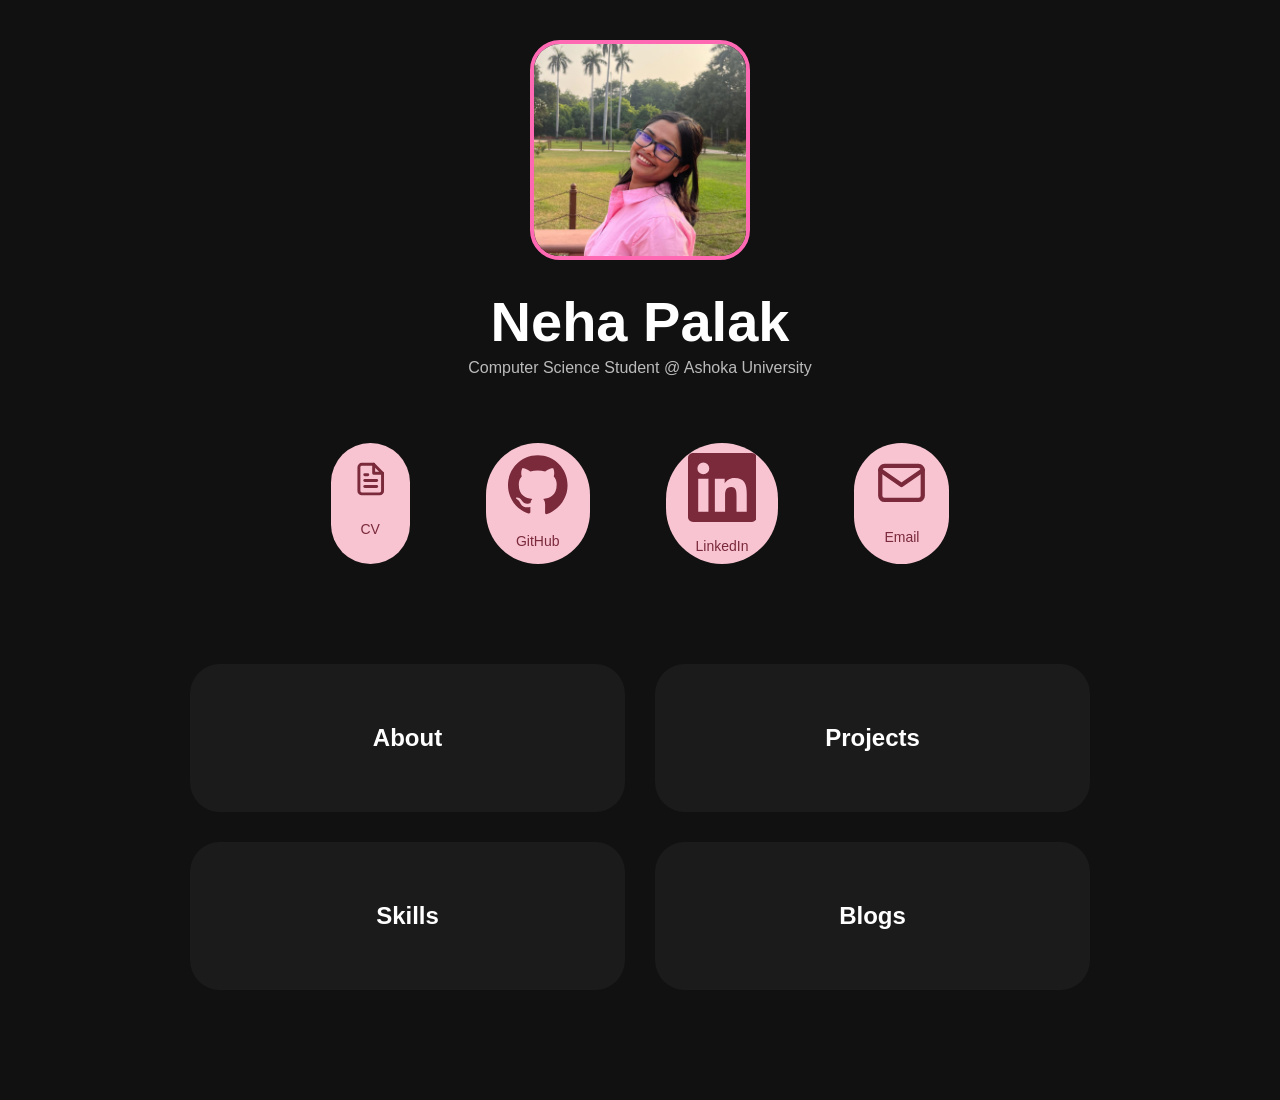
==== index.html @ d83bd5dc "Refactor button links in index.html" ====
<!DOCTYPE html>
<html>
<head>
<meta charset="UTF-8">
<meta name="viewport" content="width=device-width,initial-scale=1">

<title>Neha Palak | Ashoka University</title>
<link rel="icon" href='data:image/svg+xml,<svg xmlns="http://www.w3.org/2000/svg" viewBox="0 0 100 100"><text y=".9em" font-size="90">🐆</text></svg>'>
<link rel="stylesheet" href="style.css">
</head>

<body>

<div class="hero">

<img src="photo.jpeg" class="profile">

<h1>Neha Palak</h1>

<p>
Computer Science Student @ Ashoka University
</p>

<div class="buttons">
  <a class = "buttons" href="Neha_CV.pdf" target="_blank" class="icon-btn" title="Resume">
    <svg xmlns="http://www.w3.org/2000/svg" viewBox="0 0 24 24" fill="none" stroke="currentColor" stroke-width="2" stroke-linecap="round" stroke-linejoin="round"><path d="M14 2H6a2 2 0 0 0-2 2v16a2 2 0 0 0 2 2h12a2 2 0 0 0 2-2V8z"/><polyline points="14 2 14 8 20 8"/><line x1="16" y1="13" x2="8" y2="13"/><line x1="16" y1="17" x2="8" y2="17"/><polyline points="10 9 9 9 8 9"/></svg>
    <span>CV</span>
  </a>
  <a class = "buttons" href="https://github.com/neha-palak" target="_blank" class="icon-btn" title="GitHub">
    <svg xmlns="http://www.w3.org/2000/svg" viewBox="0 0 24 24" fill="currentColor"><path d="M12 0C5.37 0 0 5.37 0 12c0 5.3 3.438 9.8 8.205 11.387.6.113.82-.258.82-.577 0-.285-.01-1.04-.015-2.04-3.338.724-4.042-1.61-4.042-1.61C4.422 18.07 3.633 17.7 3.633 17.7c-1.087-.744.084-.729.084-.729 1.205.084 1.838 1.236 1.838 1.236 1.07 1.835 2.809 1.305 3.495.998.108-.776.417-1.305.76-1.605-2.665-.3-5.466-1.332-5.466-5.93 0-1.31.465-2.38 1.235-3.22-.135-.303-.54-1.523.105-3.176 0 0 1.005-.322 3.3 1.23.96-.267 1.98-.399 3-.405 1.02.006 2.04.138 3 .405 2.28-1.552 3.285-1.23 3.285-1.23.645 1.653.24 2.873.12 3.176.765.84 1.23 1.91 1.23 3.22 0 4.61-2.805 5.625-5.475 5.92.42.36.81 1.096.81 2.22 0 1.606-.015 2.896-.015 3.286 0 .315.21.69.825.57C20.565 21.795 24 17.295 24 12c0-6.63-5.37-12-12-12"/></svg>
    <span>GitHub</span>
  </a>
  <a class = "buttons" href="https://linkedin.com/in/neha-palak" target="_blank" class="icon-btn" title="LinkedIn">
    <svg xmlns="http://www.w3.org/2000/svg" viewBox="0 0 24 24" fill="currentColor"><path d="M20.447 20.452h-3.554v-5.569c0-1.328-.027-3.037-1.852-3.037-1.853 0-2.136 1.445-2.136 2.939v5.667H9.351V9h3.414v1.561h.046c.477-.9 1.637-1.85 3.37-1.85 3.601 0 4.267 2.37 4.267 5.455v6.286zM5.337 7.433a2.062 2.062 0 0 1-2.063-2.065 2.064 2.064 0 1 1 2.063 2.065zm1.782 13.019H3.555V9h3.564v11.452zM22.225 0H1.771C.792 0 0 .774 0 1.729v20.542C0 23.227.792 24 1.771 24h20.451C23.2 24 24 23.227 24 22.271V1.729C24 .774 23.2 0 22.222 0h.003z"/></svg>
    <span>LinkedIn</span>
  </a>
  <a class = "buttons" href="mailto:nehapalak2684@gmail.com" class="icon-btn" title="Email">
    <svg xmlns="http://www.w3.org/2000/svg" viewBox="0 0 24 24" fill="none" stroke="currentColor" stroke-width="2" stroke-linecap="round" stroke-linejoin="round"><path d="M4 4h16c1.1 0 2 .9 2 2v12c0 1.1-.9 2-2 2H4c-1.1 0-2-.9-2-2V6c0-1.1.9-2 2-2z"/><polyline points="22,6 12,13 2,6"/></svg>
    <span>Email</span>
  </a>
</div>

</div>

<div class="grid">

<div class="tile" onclick="go('sub_files/about.html')">

<h2>About</h2>
</div>

<div class="tile" onclick="go('sub_files/projects.html')">

<h2>Projects</h2>
</div>

<div class="tile" onclick="go('sub_files/skills.html')">

<h2>Skills</h2>
</div>

<div class="tile" onclick="go('sub_files/blogs.html')">

<h2>Blogs</h2>
</div>

</div>

<script src="script.js"></script>

</body>
</html>
---- style.css ----
*{
margin:0;
padding:0;
box-sizing:border-box;
}

body{
background:#111;
color:white;

font-family:Arial;

min-height:100vh;

padding:40px;
}

a {
  display: inline-block;
  background: #f9c4d2;
  color: #7a2a3a;
  text-decoration: none;
  padding: 10px 22px;
  border-radius: 999px;
  font-size: 14px;
  transition: background .2s, transform .2s;
}

a:hover {
  background: #f5a8bf;
  transform: translateY(-2px);
}

.hero{
text-align:center;
}

.profile{

width:220px;

height:220px;

border-radius:30px;

object-fit:cover;

border:4px solid hotpink;

margin-bottom:25px;

}

h1{
font-size:56px;
}

p{
color:#bbb;

line-height:1.8;
}

.buttons {
  margin: 30px;
  display: flex;
  justify-content: center;
  flex-wrap: wrap;
  gap: 16px;
}

.icon-btn {
  display: flex;
  flex-direction: column;
  align-items: center;
  gap: 8px;
  color: white;
  text-decoration: none;
  width: 72px;
  transition: transform .2s, color .2s;
}

.icon-btn svg {
  width: 40px;
  height: 40px;
  background: #ff4081;
  border-radius: 16px;
  padding: 9px;
  transition: background .2s, transform .2s;
}

.icon-btn span {
  font-size: 12px;
  color: #bbb;
  transition: color .2s;
}

.icon-btn:hover svg {
  background: #ff6fa3;
  transform: translateY(-4px);
}

.icon-btn:hover span {
  color: white;
}

.grid{

display:grid;

grid-template-columns:

repeat(
2,
1fr
);

gap:30px;

max-width:900px;

margin:70px auto;

}

.tile{

background:#1b1b1b;

padding:60px;

border-radius:30px;

cursor:pointer;

text-align:center;

transition:.3s;

}

.tile:hover{

transform:
translateY(-10px);

background:#252525;

}

.page{

max-width:900px;

margin:auto;

}

.back{

display:inline-block;

margin-bottom:50px;

color:#ff4081;

}

.cards{

display:grid;

gap:25px;

}

.card{

padding:30px;

background:#1d1d1d;

border-radius:20px;

}

.tags{

display:flex;

flex-wrap:wrap;

gap:12px;

}

.tags span{

background:#ff4081;

padding:12px 18px;

border-radius:999px;

}

@media(max-width:700px){

.grid{

grid-template-columns:1fr;

}

}
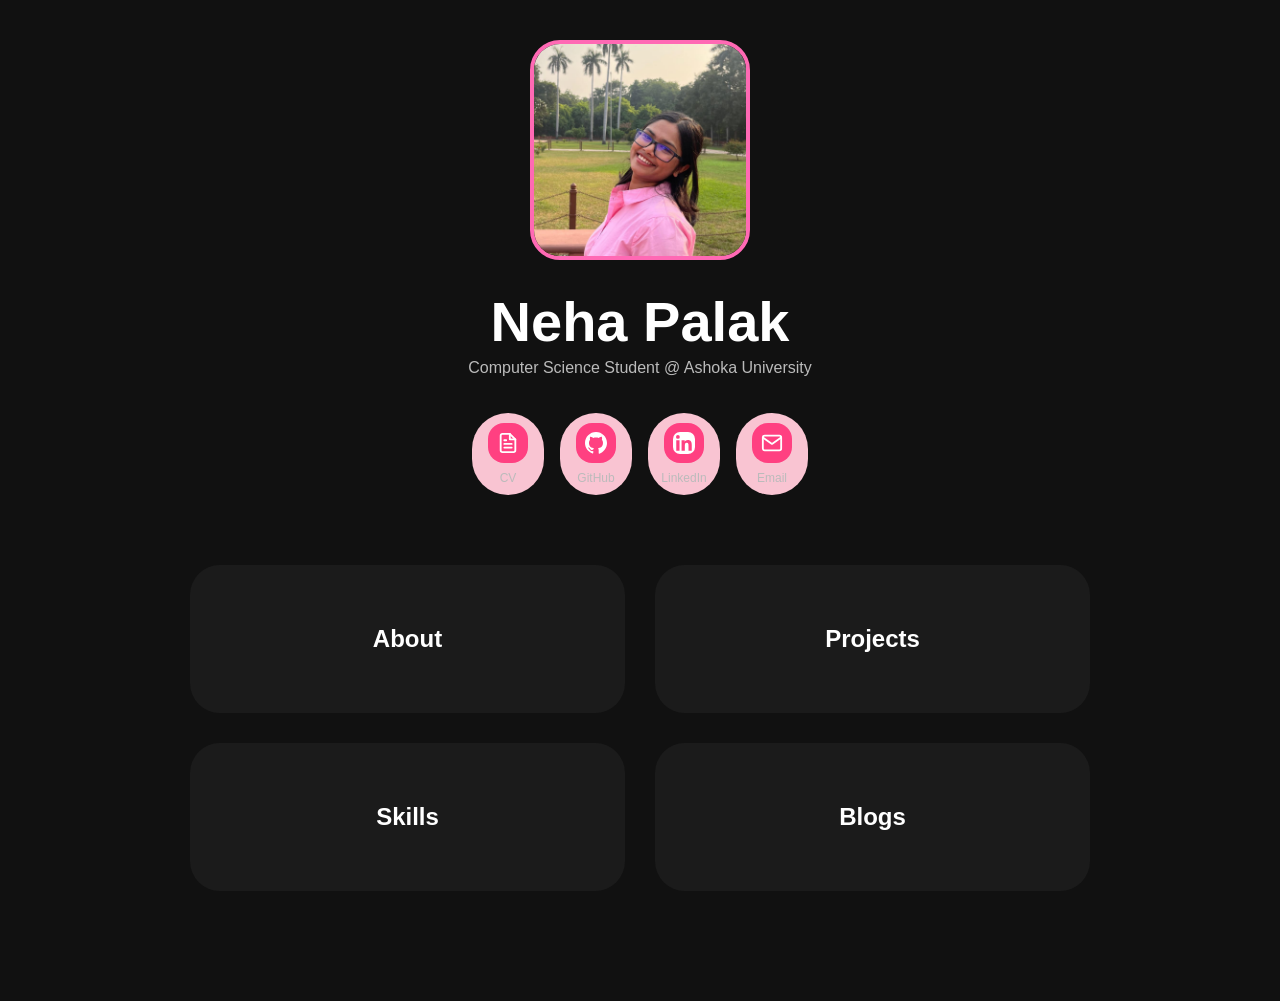
==== commit 75c78e07: "Remove redundant class attributes from links" ====
--- a/index.html
+++ b/index.html
@@ -22,19 +22,19 @@
 </p>
 
 <div class="buttons">
-  <a class = "buttons" href="Neha_CV.pdf" target="_blank" class="icon-btn" title="Resume">
+  <a href="Neha_CV.pdf" target="_blank" class="icon-btn" title="Resume">
     <svg xmlns="http://www.w3.org/2000/svg" viewBox="0 0 24 24" fill="none" stroke="currentColor" stroke-width="2" stroke-linecap="round" stroke-linejoin="round"><path d="M14 2H6a2 2 0 0 0-2 2v16a2 2 0 0 0 2 2h12a2 2 0 0 0 2-2V8z"/><polyline points="14 2 14 8 20 8"/><line x1="16" y1="13" x2="8" y2="13"/><line x1="16" y1="17" x2="8" y2="17"/><polyline points="10 9 9 9 8 9"/></svg>
     <span>CV</span>
   </a>
-  <a class = "buttons" href="https://github.com/neha-palak" target="_blank" class="icon-btn" title="GitHub">
+  <a href="https://github.com/neha-palak" target="_blank" class="icon-btn" title="GitHub">
     <svg xmlns="http://www.w3.org/2000/svg" viewBox="0 0 24 24" fill="currentColor"><path d="M12 0C5.37 0 0 5.37 0 12c0 5.3 3.438 9.8 8.205 11.387.6.113.82-.258.82-.577 0-.285-.01-1.04-.015-2.04-3.338.724-4.042-1.61-4.042-1.61C4.422 18.07 3.633 17.7 3.633 17.7c-1.087-.744.084-.729.084-.729 1.205.084 1.838 1.236 1.838 1.236 1.07 1.835 2.809 1.305 3.495.998.108-.776.417-1.305.76-1.605-2.665-.3-5.466-1.332-5.466-5.93 0-1.31.465-2.38 1.235-3.22-.135-.303-.54-1.523.105-3.176 0 0 1.005-.322 3.3 1.23.96-.267 1.98-.399 3-.405 1.02.006 2.04.138 3 .405 2.28-1.552 3.285-1.23 3.285-1.23.645 1.653.24 2.873.12 3.176.765.84 1.23 1.91 1.23 3.22 0 4.61-2.805 5.625-5.475 5.92.42.36.81 1.096.81 2.22 0 1.606-.015 2.896-.015 3.286 0 .315.21.69.825.57C20.565 21.795 24 17.295 24 12c0-6.63-5.37-12-12-12"/></svg>
     <span>GitHub</span>
   </a>
-  <a class = "buttons" href="https://linkedin.com/in/neha-palak" target="_blank" class="icon-btn" title="LinkedIn">
+  <a href="https://linkedin.com/in/neha-palak" target="_blank" class="icon-btn" title="LinkedIn">
     <svg xmlns="http://www.w3.org/2000/svg" viewBox="0 0 24 24" fill="currentColor"><path d="M20.447 20.452h-3.554v-5.569c0-1.328-.027-3.037-1.852-3.037-1.853 0-2.136 1.445-2.136 2.939v5.667H9.351V9h3.414v1.561h.046c.477-.9 1.637-1.85 3.37-1.85 3.601 0 4.267 2.37 4.267 5.455v6.286zM5.337 7.433a2.062 2.062 0 0 1-2.063-2.065 2.064 2.064 0 1 1 2.063 2.065zm1.782 13.019H3.555V9h3.564v11.452zM22.225 0H1.771C.792 0 0 .774 0 1.729v20.542C0 23.227.792 24 1.771 24h20.451C23.2 24 24 23.227 24 22.271V1.729C24 .774 23.2 0 22.222 0h.003z"/></svg>
     <span>LinkedIn</span>
   </a>
-  <a class = "buttons" href="mailto:nehapalak2684@gmail.com" class="icon-btn" title="Email">
+  <a href="mailto:nehapalak2684@gmail.com" class="icon-btn" title="Email">
     <svg xmlns="http://www.w3.org/2000/svg" viewBox="0 0 24 24" fill="none" stroke="currentColor" stroke-width="2" stroke-linecap="round" stroke-linejoin="round"><path d="M4 4h16c1.1 0 2 .9 2 2v12c0 1.1-.9 2-2 2H4c-1.1 0-2-.9-2-2V6c0-1.1.9-2 2-2z"/><polyline points="22,6 12,13 2,6"/></svg>
     <span>Email</span>
   </a>
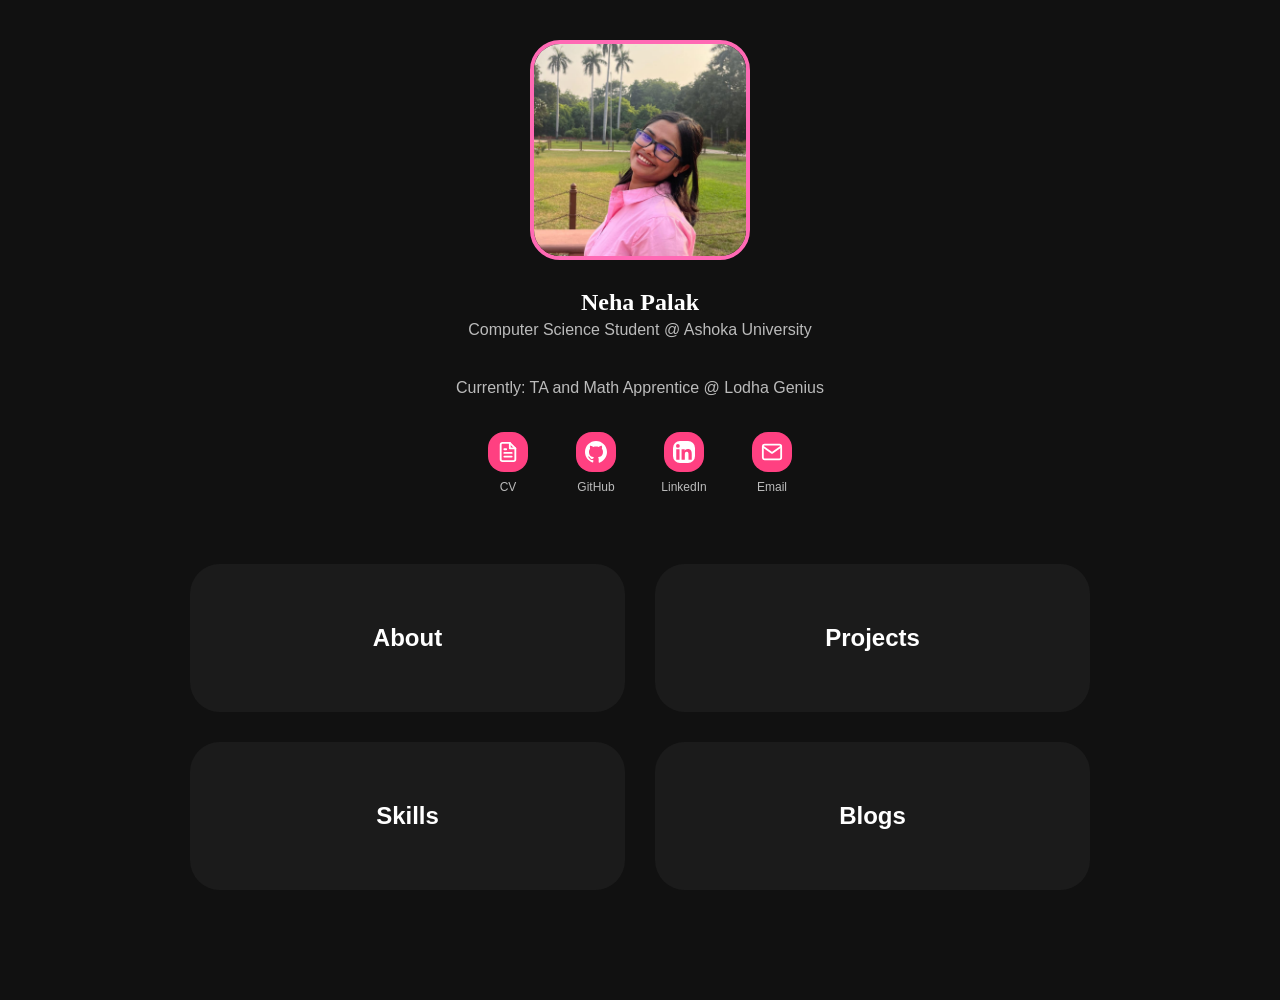
==== commit 00f06035: "updated homepage and fixed spacing" ====
--- a/index.html
+++ b/index.html
@@ -15,10 +15,11 @@
 
 <img src="photo.jpeg" class="profile">
 
-<h1>Neha Palak</h1>
+<h2 style="font-family: 'Brush Script MT', cursive;">Neha Palak</h2>
 
 <p>
-Computer Science Student @ Ashoka University
+Computer Science Student @ Ashoka University<br><br>
+Currently: TA and Math Apprentice @ Lodha Genius
 </p>
 
 <div class="buttons">
--- a/style.css
+++ b/style.css
@@ -15,7 +15,7 @@
 padding:40px;
 }
 
-a {
+.a-links {
   display: inline-block;
   background: #f9c4d2;
   color: #7a2a3a;
@@ -26,7 +26,7 @@
   transition: background .2s, transform .2s;
 }
 
-a:hover {
+.a-links:hover {
   background: #f5a8bf;
   transform: translateY(-2px);
 }
@@ -59,6 +59,16 @@
 color:#bbb;
 
 line-height:1.8;
+}
+
+.title-row {
+  display: flex;
+  align-items: center;
+  gap: 20px; /* space between button and heading */
+}
+
+.title-row h1 {
+  margin: 0;
 }
 
 .buttons {
@@ -156,7 +166,7 @@
 
 }
 
-.back{
+/* .back{
 
 display:inline-block;
 
@@ -164,6 +174,31 @@
 
 color:#ff4081;
 
+} */
+
+.back {
+  width: 50px;
+  height: 50px;
+  display: inline-flex;
+  align-items: center;
+  justify-content: center;
+
+  background: #f9c4d2;   
+  color: #7a2a3a;      
+
+  border-radius: 50%;
+  text-decoration: none;
+
+  font-size: 28px;
+  font-weight: bold;
+  line-height: 1;
+
+  transition: background .2s, transform .2s;
+}
+
+.back:hover {
+  background: #f5a8bf;
+  transform: translateY(-2px);
 }
 
 .cards{
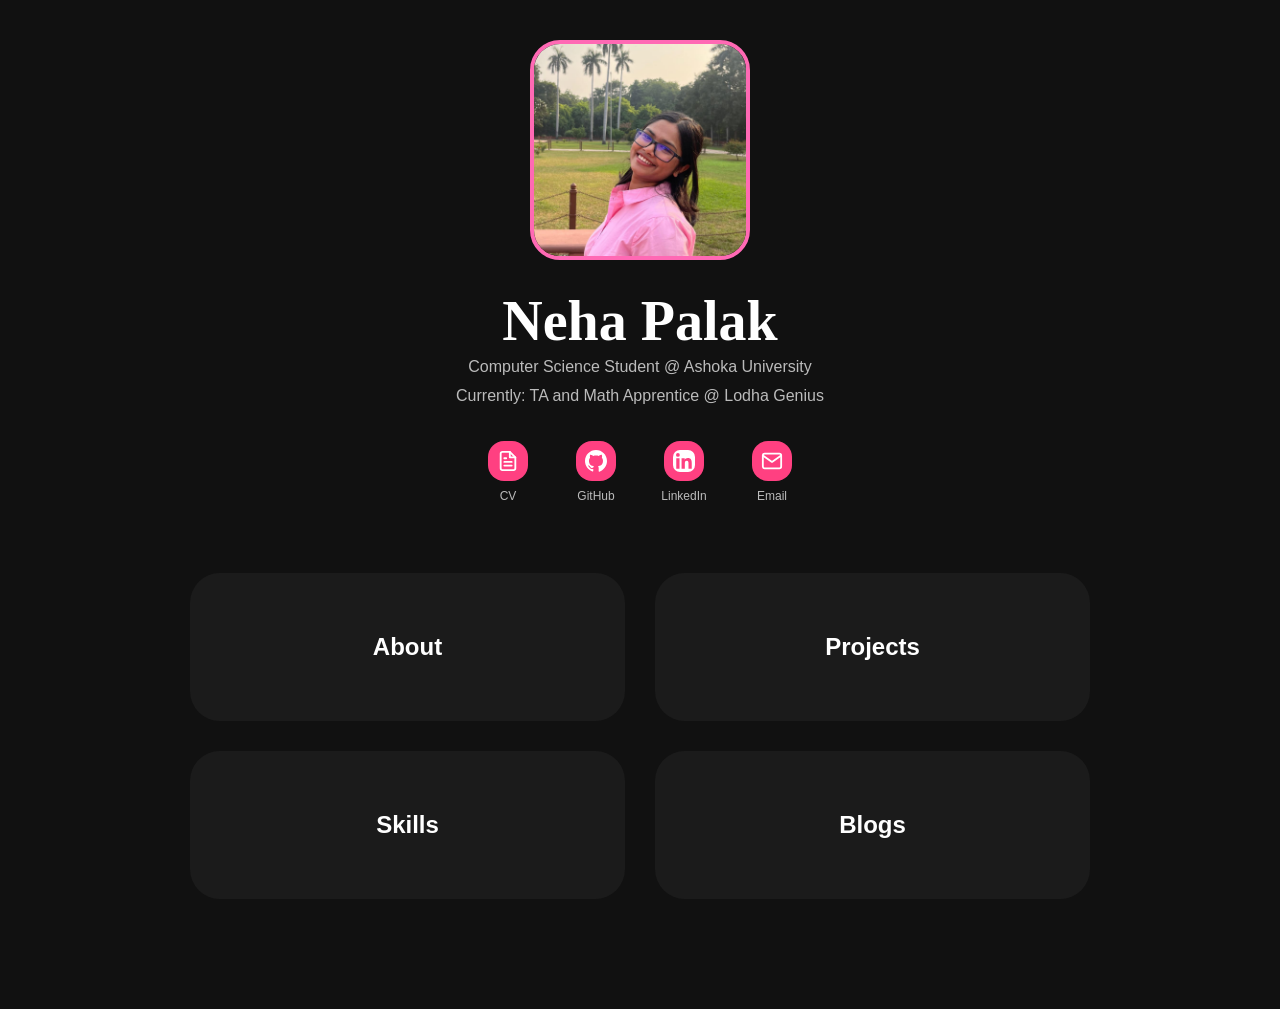
==== commit 2847fdd7: "name style" ====
--- a/index.html
+++ b/index.html
@@ -15,10 +15,10 @@
 
 <img src="photo.jpeg" class="profile">
 
-<h2 style="font-family: 'Brush Script MT', cursive;">Neha Palak</h2>
+<h1 style="font-family: 'Brush Script MT';">Neha Palak</h1>
 
 <p>
-Computer Science Student @ Ashoka University<br><br>
+Computer Science Student @ Ashoka University<br>
 Currently: TA and Math Apprentice @ Lodha Genius
 </p>
 
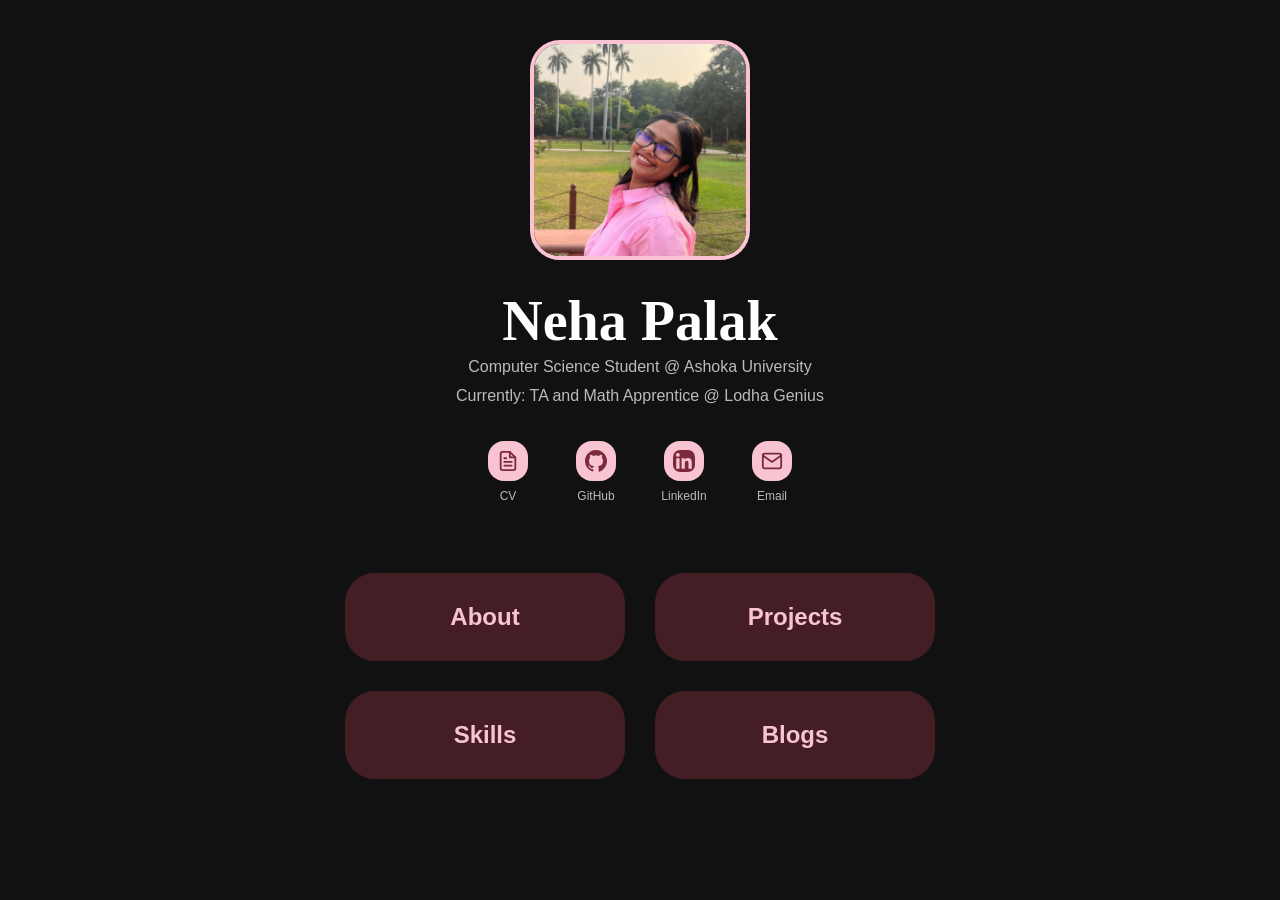
==== commit 3b1d7de2: "added icons for all pages" ====
--- a/index.html
+++ b/index.html
@@ -5,7 +5,7 @@
 <meta name="viewport" content="width=device-width,initial-scale=1">
 
 <title>Neha Palak | Ashoka University</title>
-<link rel="icon" href='data:image/svg+xml,<svg xmlns="http://www.w3.org/2000/svg" viewBox="0 0 100 100"><text y=".9em" font-size="90">🐆</text></svg>'>
+<link rel="icon" href='data:image/svg+xml,<svg xmlns="http://www.w3.org/2000/svg" viewBox="0 0 100 100"><text y=".9em" font-size="90">⭐️</text></svg>'>
 <link rel="stylesheet" href="style.css">
 </head>
 
--- a/style.css
+++ b/style.css
@@ -45,7 +45,7 @@
 
 object-fit:cover;
 
-border:4px solid hotpink;
+border:4px solid #f9c4d2;
 
 margin-bottom:25px;
 
@@ -84,7 +84,7 @@
   flex-direction: column;
   align-items: center;
   gap: 8px;
-  color: white;
+  color: #7a2a3a;
   text-decoration: none;
   width: 72px;
   transition: transform .2s, color .2s;
@@ -93,7 +93,7 @@
 .icon-btn svg {
   width: 40px;
   height: 40px;
-  background: #ff4081;
+  background: #f9c4d2;
   border-radius: 16px;
   padding: 9px;
   transition: background .2s, transform .2s;
@@ -114,7 +114,7 @@
   color: white;
 }
 
-.grid{
+/* .grid{
 
 display:grid;
 
@@ -131,31 +131,35 @@
 
 margin:70px auto;
 
-}
-
-.tile{
-
-background:#1b1b1b;
-
-padding:60px;
-
-border-radius:30px;
-
-cursor:pointer;
-
-text-align:center;
-
-transition:.3s;
-
-}
-
-.tile:hover{
-
-transform:
-translateY(-10px);
-
-background:#252525;
-
+} */
+
+.grid {
+  display: grid;
+  grid-template-columns: repeat(2, minmax(200px, 280px));
+  gap: 30px;
+  justify-content: center;
+  margin: 70px auto;
+}
+
+.tile {
+  display: flex;
+  align-items: center;      
+  justify-content: center;  
+
+  color: #f9c4d2;
+  background: rgba(122, 42, 58, 0.5);
+
+  padding: 30px;
+  border-radius: 30px;
+  cursor: pointer;
+  text-align: center;
+
+  transition: transform .3s, background .3s;
+}
+
+.tile:hover {
+  transform: translateY(-10px);
+  background: rgba(140, 55, 75, 0.7);
 }
 
 .page{
@@ -231,7 +235,9 @@
 
 .tags span{
 
-background:#ff4081;
+background:#f9c4d2;
+
+color:#7a2a3a;
 
 padding:12px 18px;
 
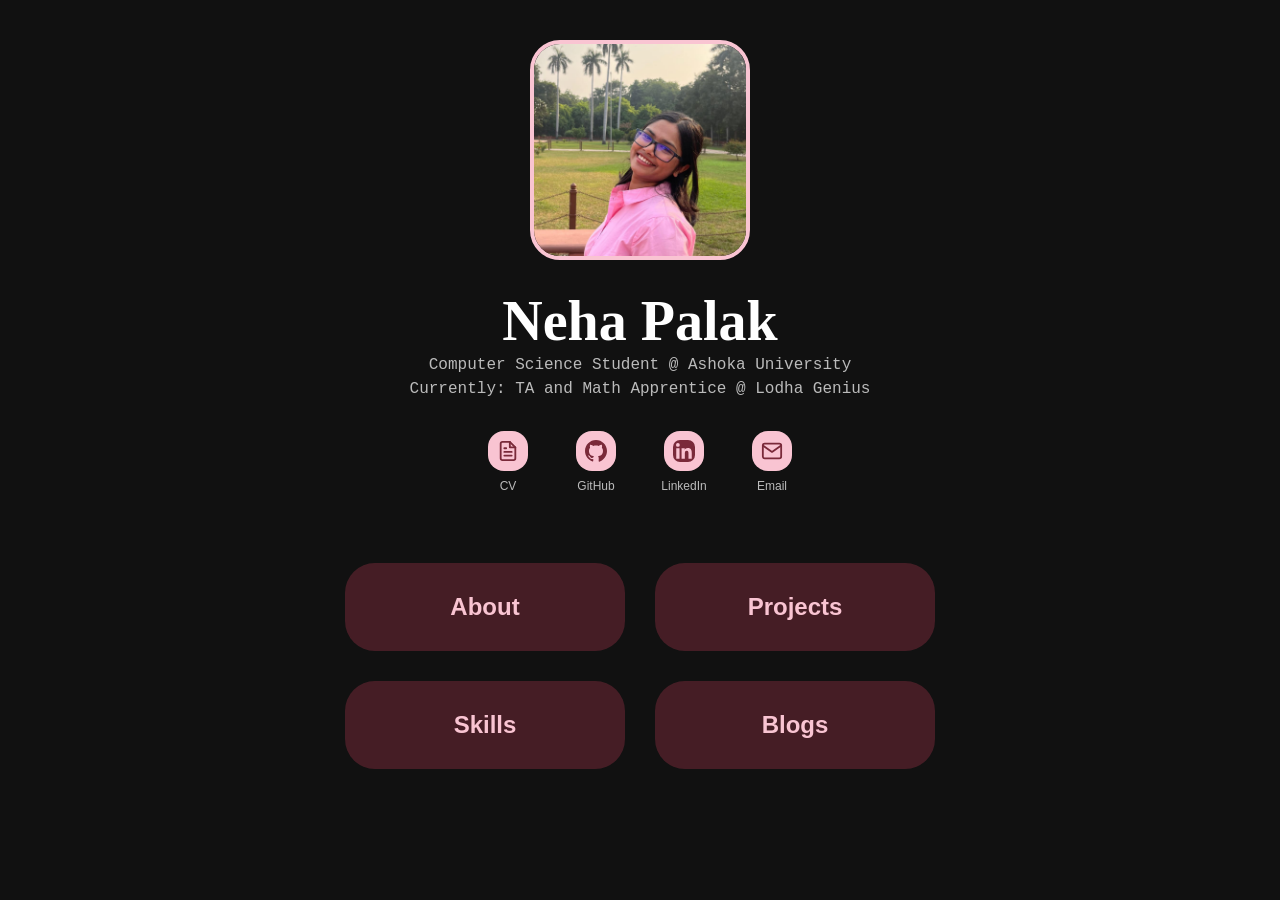
==== commit 9e533d74: "Change heading font and add user description Updated the heading font and added a styled paragraph w" ====
--- a/index.html
+++ b/index.html
@@ -15,13 +15,12 @@
 
 <img src="photo.jpeg" class="profile">
 
-<h1 style="font-family: 'Brush Script MT';">Neha Palak</h1>
+<h1 style="font-family: Garamond, serif;">Neha Palak</h1>
 
-<p>
+<p style="font-family: Courier, monospace; line-height: 1.5;">
 Computer Science Student @ Ashoka University<br>
 Currently: TA and Math Apprentice @ Lodha Genius
 </p>
-
 <div class="buttons">
   <a href="Neha_CV.pdf" target="_blank" class="icon-btn" title="Resume">
     <svg xmlns="http://www.w3.org/2000/svg" viewBox="0 0 24 24" fill="none" stroke="currentColor" stroke-width="2" stroke-linecap="round" stroke-linejoin="round"><path d="M14 2H6a2 2 0 0 0-2 2v16a2 2 0 0 0 2 2h12a2 2 0 0 0 2-2V8z"/><polyline points="14 2 14 8 20 8"/><line x1="16" y1="13" x2="8" y2="13"/><line x1="16" y1="17" x2="8" y2="17"/><polyline points="10 9 9 9 8 9"/></svg>
--- a/style.css
+++ b/style.css
@@ -187,13 +187,13 @@
   align-items: center;
   justify-content: center;
 
-  background: #f9c4d2;   
-  color: #7a2a3a;      
+  background: #7a2a3a;   
+  color: #f9c4d2;
 
   border-radius: 50%;
   text-decoration: none;
 
-  font-size: 28px;
+  font-size: 35px;
   font-weight: bold;
   line-height: 1;
 
@@ -201,7 +201,7 @@
 }
 
 .back:hover {
-  background: #f5a8bf;
+  background: rgba(122, 42, 58, 0.5);
   transform: translateY(-2px);
 }
 
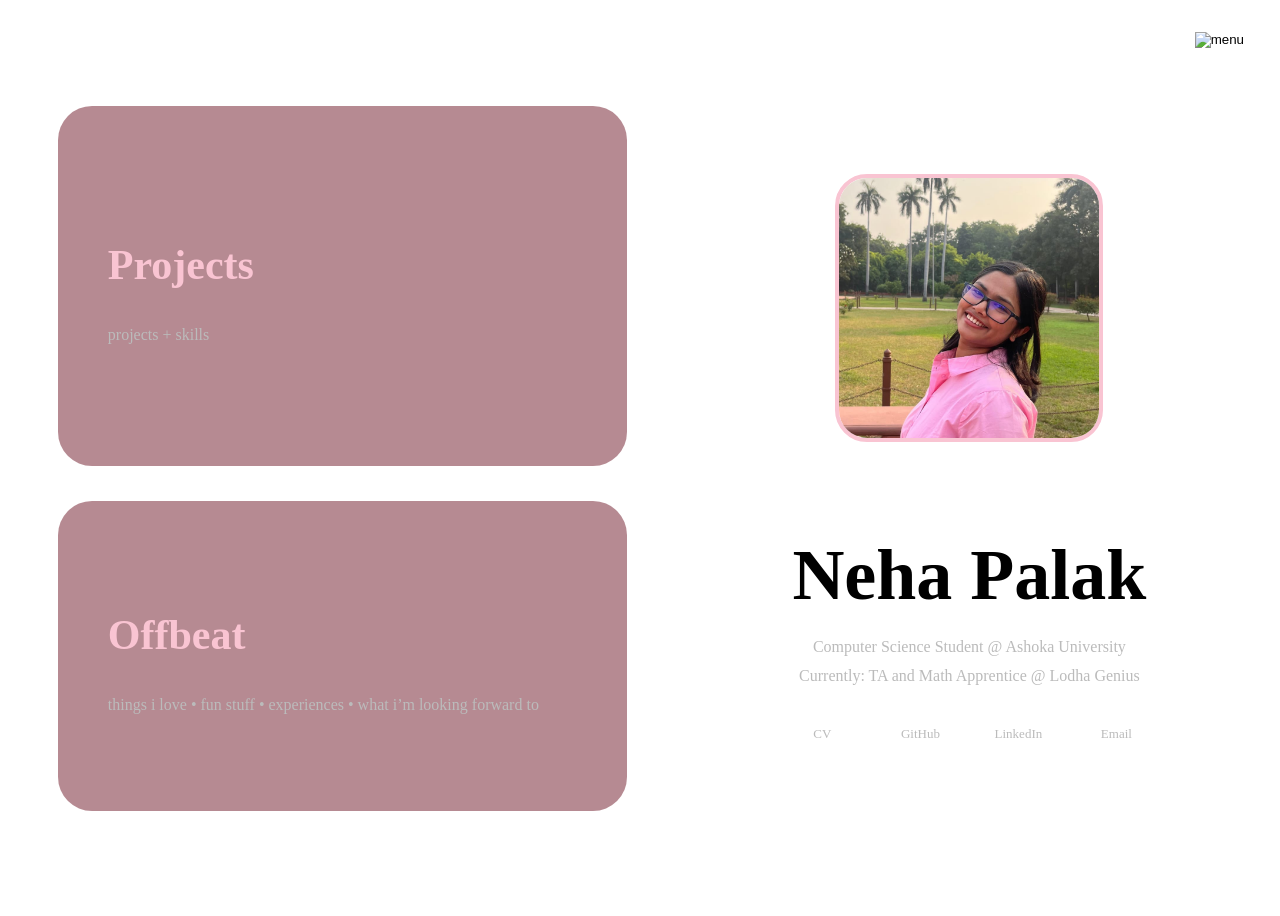
==== commit 845ff203: "trying to fix phone layout" ====
--- a/index.html
+++ b/index.html
@@ -1,4 +1,204 @@
 <!DOCTYPE html>
+<html>
+
+<head>
+
+<meta charset="UTF-8">
+
+<meta name="viewport"
+content="width=device-width,initial-scale=1">
+
+<title>Neha Palak</title>
+
+<link rel="stylesheet"
+href="style.css">
+
+</head>
+
+
+<body>
+
+
+<nav class="nav">
+
+<button class="menu-btn">
+
+<img
+src="menu-icon.png"
+alt="menu">
+
+</button>
+
+
+<div class="menu">
+
+<a href="index.html">
+Home
+</a>
+
+<a href="sub_files/projects.html">
+Projects
+</a>
+
+<a href="sub_files/about.html">
+About
+</a>
+
+</div>
+
+</nav>
+
+
+
+<div class="homepage">
+
+
+
+<section class="tiles">
+
+
+<div
+class="tile large"
+onclick="go('sub_files/projects.html')">
+
+<h2>Projects</h2>
+
+<p>
+projects + skills
+</p>
+
+</div>
+
+
+
+<div
+class="tile"
+onclick="go('sub_files/random.html')">
+
+<h2>Offbeat</h2>
+
+<p>
+
+things i love • fun stuff • experiences • what i’m looking forward to
+
+</p>
+
+</div>
+
+
+</section>
+
+
+
+
+<section class="hero">
+
+
+<img
+src="photo.jpeg"
+class="profile">
+
+
+<h1>
+
+Neha Palak
+
+</h1>
+
+
+<p>
+
+Computer Science Student @ Ashoka University
+
+<br>
+
+Currently:
+TA and Math Apprentice @ Lodha Genius
+
+</p>
+
+
+
+<div class="buttons">
+
+<a href="Neha_CV.pdf"
+target="_blank"
+class="icon-btn">
+
+<!-- keep your existing svg -->
+<span>CV</span>
+
+</a>
+
+
+<a
+href="https://github.com/neha-palak"
+target="_blank"
+class="icon-btn">
+
+<span>GitHub</span>
+
+</a>
+
+
+<a
+href="https://linkedin.com/in/neha-palak"
+target="_blank"
+class="icon-btn">
+
+<span>LinkedIn</span>
+
+</a>
+
+
+<a
+href="mailto:nehapalak2684@gmail.com"
+class="icon-btn">
+
+<span>Email</span>
+
+</a>
+
+
+</div>
+
+</section>
+
+
+</div>
+
+
+
+<script>
+
+function go(link){
+
+window.location.href=link;
+
+}
+
+
+const btn=
+document.querySelector(".menu-btn");
+
+const menu=
+document.querySelector(".menu");
+
+btn.onclick=()=>{
+
+menu.classList.toggle(
+"show"
+);
+
+};
+
+</script>
+
+</body>
+
+</html>
+
+<!-- <!DOCTYPE html>
 <html>
 <head>
 <meta charset="UTF-8">
@@ -69,4 +269,4 @@
 <script src="script.js"></script>
 
 </body>
-</html>
+</html> -->
--- a/style.css
+++ b/style.css
@@ -1,4 +1,4 @@
-*{
+/*{
 margin:0;
 padding:0;
 box-sizing:border-box;
@@ -64,8 +64,7 @@
 .title-row {
   display: flex;
   align-items: center;
-  gap: 20px; /* space between button and heading */
-}
+  gap: 20px;
 
 .title-row h1 {
   margin: 0;
@@ -114,24 +113,7 @@
   color: white;
 }
 
-/* .grid{
-
-display:grid;
-
-grid-template-columns:
-
-repeat(
-2,
-1fr
-);
-
-gap:30px;
-
-max-width:900px;
-
-margin:70px auto;
-
-} */
+
 
 .grid {
   display: grid;
@@ -170,15 +152,7 @@
 
 }
 
-/* .back{
-
-display:inline-block;
-
-margin-bottom:50px;
-
-color:#ff4081;
-
-} */
+
 
 .back {
   width: 50px;
@@ -254,3 +228,422 @@
 }
 
 }
+
+*{
+margin:0;
+padding:0;
+
+box-sizing:border-box;
+}
+
+
+body{
+
+background:#111;
+
+color:white;
+
+font-family:Arial;
+
+padding:40px;
+
+min-height:100vh;
+
+}
+
+
+
+/* ---------- NAV ---------- */
+
+
+.nav{
+
+position:fixed;
+
+top:30px;
+
+right:30px;
+
+z-index:100;
+
+}
+
+
+.menu-btn{
+
+background:none;
+
+border:none;
+
+cursor:pointer;
+
+}
+
+
+.menu-btn img{
+
+width:42px;
+
+height:42px;
+
+object-fit:contain;
+
+}
+
+
+.menu{
+
+display:none;
+
+margin-top:12px;
+
+padding:16px;
+
+background:#171717;
+
+border-radius:20px;
+
+min-width:180px;
+
+}
+
+
+.menu.show{
+
+display:flex;
+
+flex-direction:column;
+
+gap:12px;
+
+}
+
+
+.menu a{
+
+color:#f9c4d2;
+
+text-decoration:none;
+
+padding:10px;
+
+border-radius:12px;
+
+}
+
+
+.menu a:hover{
+
+background:
+
+rgba(
+122,
+42,
+58,
+0.4
+);
+
+}
+
+
+
+
+/* ---------- LAYOUT ---------- */
+
+
+.homepage{
+
+display:flex;
+
+align-items:center;
+
+justify-content:center;
+
+gap:90px;
+
+min-height:100vh;
+
+}
+
+
+
+.tiles{
+
+width:45%;
+
+display:flex;
+
+flex-direction:column;
+
+gap:35px;
+
+}
+
+
+
+.hero{
+
+width:40%;
+
+text-align:center;
+
+}
+
+
+
+.profile{
+
+width:260px;
+
+height:260px;
+
+border-radius:32px;
+
+object-fit:cover;
+
+border:
+
+4px solid
+#f9c4d2;
+
+margin-bottom:28px;
+
+}
+
+
+
+h1{
+
+font-size:72px;
+
+margin-bottom:10px;
+
+font-family:
+
+"Brush Script MT";
+
+}
+
+
+
+p{
+
+color:#bbb;
+
+line-height:1.8;
+
+}
+
+
+
+/* ---------- ICONS ---------- */
+
+
+.buttons{
+
+margin-top:35px;
+
+display:flex;
+
+justify-content:center;
+
+gap:18px;
+
+flex-wrap:wrap;
+
+}
+
+
+
+.icon-btn{
+
+width:80px;
+
+text-decoration:none;
+
+display:flex;
+
+flex-direction:column;
+
+gap:8px;
+
+align-items:center;
+
+color:white;
+
+}
+
+
+
+.icon-btn span{
+
+font-size:13px;
+
+color:#bbb;
+
+}
+
+
+
+/* ---------- TILES ---------- */
+
+
+.tile{
+
+background:
+
+rgba(
+122,
+42,
+58,
+0.55
+);
+
+color:
+
+#f9c4d2;
+
+border-radius:34px;
+
+padding:50px;
+
+cursor:pointer;
+
+transition:.25s;
+
+min-height:210px;
+
+display:flex;
+
+flex-direction:column;
+
+justify-content:center;
+
+}
+
+
+
+.large{
+
+min-height:260px;
+
+}
+
+
+
+.tile:hover{
+
+transform:
+
+translateY(-8px);
+
+background:
+
+rgba(
+145,
+55,
+82,
+0.75
+);
+
+}
+
+
+
+.tile h2{
+
+font-size:42px;
+
+margin-bottom:16px;
+
+}
+
+
+
+.tile p{
+
+font-size:16px;
+
+}
+
+
+
+
+/* ---------- MOBILE ---------- */
+
+
+@media(max-width:800px){
+
+body{
+
+padding:30px;
+
+}
+
+
+.homepage{
+
+flex-direction:
+
+column-reverse;
+
+gap:60px;
+
+}
+
+
+.hero{
+
+width:100%;
+
+}
+
+
+.tiles{
+
+width:100%;
+
+}
+
+
+.profile{
+
+width:210px;
+
+height:210px;
+
+}
+
+
+h1{
+
+font-size:58px;
+
+}
+
+
+.tile{
+
+min-height:170px;
+
+padding:36px;
+
+}
+
+
+.large{
+
+min-height:190px;
+
+}
+
+
+.menu{
+
+right:0;
+
+position:absolute;
+
+}
+
+}
--- a/style.css
+++ b/style.css
@@ -1,4 +1,4 @@
-*{
+/*{
 margin:0;
 padding:0;
 box-sizing:border-box;
@@ -64,8 +64,7 @@
 .title-row {
   display: flex;
   align-items: center;
-  gap: 20px; /* space between button and heading */
-}
+  gap: 20px;
 
 .title-row h1 {
   margin: 0;
@@ -114,24 +113,7 @@
   color: white;
 }
 
-/* .grid{
-
-display:grid;
-
-grid-template-columns:
-
-repeat(
-2,
-1fr
-);
-
-gap:30px;
-
-max-width:900px;
-
-margin:70px auto;
-
-} */
+
 
 .grid {
   display: grid;
@@ -170,15 +152,7 @@
 
 }
 
-/* .back{
-
-display:inline-block;
-
-margin-bottom:50px;
-
-color:#ff4081;
-
-} */
+
 
 .back {
   width: 50px;
@@ -254,3 +228,422 @@
 }
 
 }
+
+*{
+margin:0;
+padding:0;
+
+box-sizing:border-box;
+}
+
+
+body{
+
+background:#111;
+
+color:white;
+
+font-family:Arial;
+
+padding:40px;
+
+min-height:100vh;
+
+}
+
+
+
+/* ---------- NAV ---------- */
+
+
+.nav{
+
+position:fixed;
+
+top:30px;
+
+right:30px;
+
+z-index:100;
+
+}
+
+
+.menu-btn{
+
+background:none;
+
+border:none;
+
+cursor:pointer;
+
+}
+
+
+.menu-btn img{
+
+width:42px;
+
+height:42px;
+
+object-fit:contain;
+
+}
+
+
+.menu{
+
+display:none;
+
+margin-top:12px;
+
+padding:16px;
+
+background:#171717;
+
+border-radius:20px;
+
+min-width:180px;
+
+}
+
+
+.menu.show{
+
+display:flex;
+
+flex-direction:column;
+
+gap:12px;
+
+}
+
+
+.menu a{
+
+color:#f9c4d2;
+
+text-decoration:none;
+
+padding:10px;
+
+border-radius:12px;
+
+}
+
+
+.menu a:hover{
+
+background:
+
+rgba(
+122,
+42,
+58,
+0.4
+);
+
+}
+
+
+
+
+/* ---------- LAYOUT ---------- */
+
+
+.homepage{
+
+display:flex;
+
+align-items:center;
+
+justify-content:center;
+
+gap:90px;
+
+min-height:100vh;
+
+}
+
+
+
+.tiles{
+
+width:45%;
+
+display:flex;
+
+flex-direction:column;
+
+gap:35px;
+
+}
+
+
+
+.hero{
+
+width:40%;
+
+text-align:center;
+
+}
+
+
+
+.profile{
+
+width:260px;
+
+height:260px;
+
+border-radius:32px;
+
+object-fit:cover;
+
+border:
+
+4px solid
+#f9c4d2;
+
+margin-bottom:28px;
+
+}
+
+
+
+h1{
+
+font-size:72px;
+
+margin-bottom:10px;
+
+font-family:
+
+"Brush Script MT";
+
+}
+
+
+
+p{
+
+color:#bbb;
+
+line-height:1.8;
+
+}
+
+
+
+/* ---------- ICONS ---------- */
+
+
+.buttons{
+
+margin-top:35px;
+
+display:flex;
+
+justify-content:center;
+
+gap:18px;
+
+flex-wrap:wrap;
+
+}
+
+
+
+.icon-btn{
+
+width:80px;
+
+text-decoration:none;
+
+display:flex;
+
+flex-direction:column;
+
+gap:8px;
+
+align-items:center;
+
+color:white;
+
+}
+
+
+
+.icon-btn span{
+
+font-size:13px;
+
+color:#bbb;
+
+}
+
+
+
+/* ---------- TILES ---------- */
+
+
+.tile{
+
+background:
+
+rgba(
+122,
+42,
+58,
+0.55
+);
+
+color:
+
+#f9c4d2;
+
+border-radius:34px;
+
+padding:50px;
+
+cursor:pointer;
+
+transition:.25s;
+
+min-height:210px;
+
+display:flex;
+
+flex-direction:column;
+
+justify-content:center;
+
+}
+
+
+
+.large{
+
+min-height:260px;
+
+}
+
+
+
+.tile:hover{
+
+transform:
+
+translateY(-8px);
+
+background:
+
+rgba(
+145,
+55,
+82,
+0.75
+);
+
+}
+
+
+
+.tile h2{
+
+font-size:42px;
+
+margin-bottom:16px;
+
+}
+
+
+
+.tile p{
+
+font-size:16px;
+
+}
+
+
+
+
+/* ---------- MOBILE ---------- */
+
+
+@media(max-width:800px){
+
+body{
+
+padding:30px;
+
+}
+
+
+.homepage{
+
+flex-direction:
+
+column-reverse;
+
+gap:60px;
+
+}
+
+
+.hero{
+
+width:100%;
+
+}
+
+
+.tiles{
+
+width:100%;
+
+}
+
+
+.profile{
+
+width:210px;
+
+height:210px;
+
+}
+
+
+h1{
+
+font-size:58px;
+
+}
+
+
+.tile{
+
+min-height:170px;
+
+padding:36px;
+
+}
+
+
+.large{
+
+min-height:190px;
+
+}
+
+
+.menu{
+
+right:0;
+
+position:absolute;
+
+}
+
+}
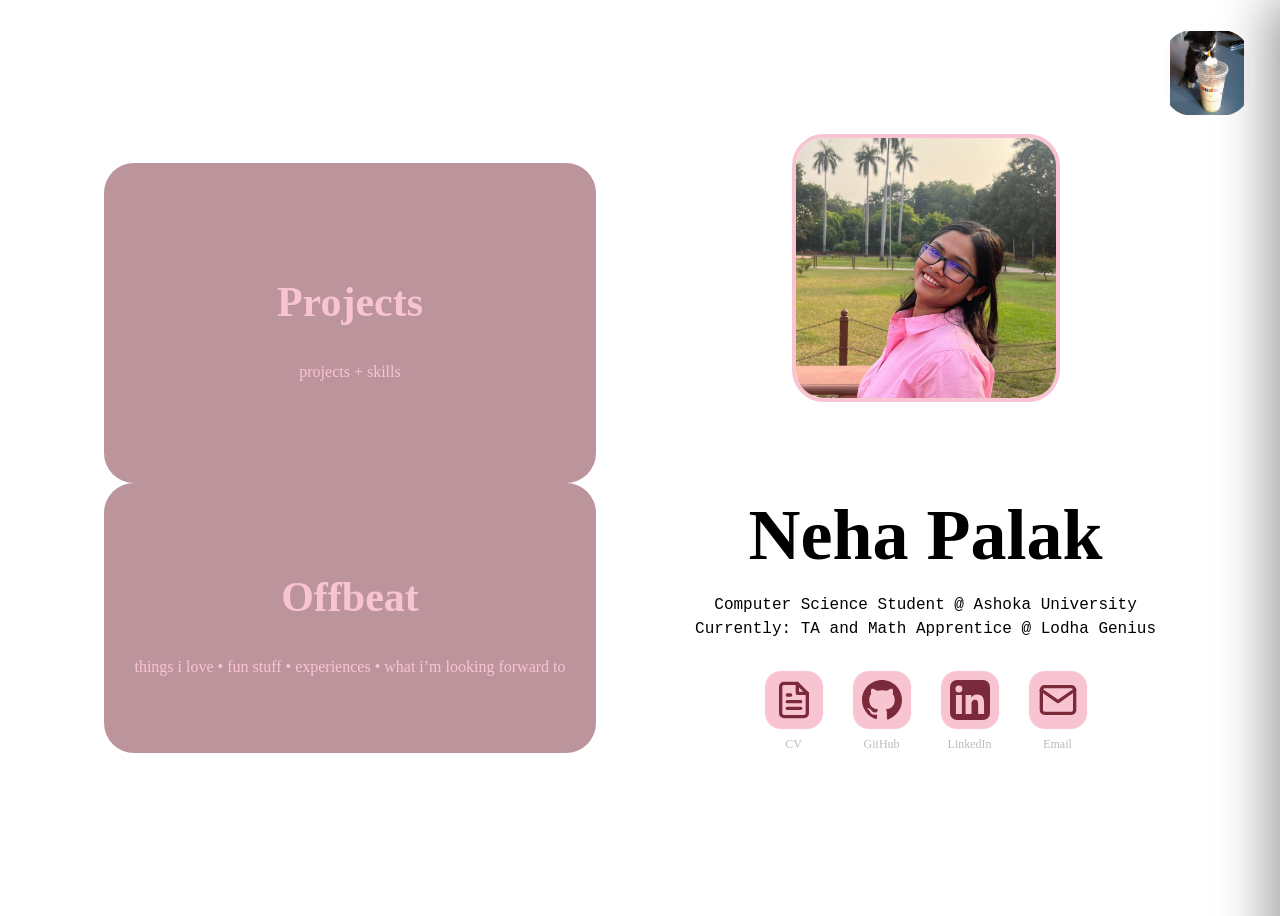
==== commit 56572e70: "fixes" ====
--- a/index.html
+++ b/index.html
@@ -21,35 +21,75 @@
 
 <nav class="nav">
 
-<button class="menu-btn">
+<button
+class="menu-btn"
+onclick="toggleMenu()">
 
 <img
-src="menu-icon.png"
+src="kitten-and-coffee.jpg"
 alt="menu">
 
 </button>
 
 
-<div class="menu">
+<div
+class="side-panel"
+id="sidePanel">
 
 <a href="index.html">
 Home
 </a>
 
+
+<div class="menu-group">
+
 <a href="sub_files/projects.html">
+
 Projects
-</a>
+
+</a>
+
+<div class="submenu">
+
+<a href="#">
+Featured
+</a>
+
+<a href="#">
+Skills
+</a>
+
+</div>
+
+</div>
+
+
+<div class="menu-group">
 
 <a href="sub_files/about.html">
+
 About
-</a>
+
+</a>
+
+<div class="submenu">
+
+<a href="#">
+Offbeat
+</a>
+
+<a href="#">
+Things I Love
+</a>
+
+</div>
+
+</div>
+
 
 </div>
 
 </nav>
-
-
-
 <div class="homepage">
 
 
@@ -99,14 +139,14 @@
 class="profile">
 
 
-<h1>
+<h1 style="font-family: Garamond, serif;">
 
 Neha Palak
 
 </h1>
 
 
-<p>
+<p style = "font-family: Courier, monospace; line-height: 1.5;">
 
 Computer Science Student @ Ashoka University
 
@@ -120,46 +160,22 @@
 
 
 <div class="buttons">
-
-<a href="Neha_CV.pdf"
-target="_blank"
-class="icon-btn">
-
-<!-- keep your existing svg -->
-<span>CV</span>
-
-</a>
-
-
-<a
-href="https://github.com/neha-palak"
-target="_blank"
-class="icon-btn">
-
-<span>GitHub</span>
-
-</a>
-
-
-<a
-href="https://linkedin.com/in/neha-palak"
-target="_blank"
-class="icon-btn">
-
-<span>LinkedIn</span>
-
-</a>
-
-
-<a
-href="mailto:nehapalak2684@gmail.com"
-class="icon-btn">
-
-<span>Email</span>
-
-</a>
-
-
+  <a href="Neha_CV.pdf" target="_blank" class="icon-btn" title="Resume">
+    <svg xmlns="http://www.w3.org/2000/svg" viewBox="0 0 24 24" fill="none" stroke="currentColor" stroke-width="2" stroke-linecap="round" stroke-linejoin="round"><path d="M14 2H6a2 2 0 0 0-2 2v16a2 2 0 0 0 2 2h12a2 2 0 0 0 2-2V8z"/><polyline points="14 2 14 8 20 8"/><line x1="16" y1="13" x2="8" y2="13"/><line x1="16" y1="17" x2="8" y2="17"/><polyline points="10 9 9 9 8 9"/></svg>
+    <span>CV</span>
+  </a>
+  <a href="https://github.com/neha-palak" target="_blank" class="icon-btn" title="GitHub">
+    <svg xmlns="http://www.w3.org/2000/svg" viewBox="0 0 24 24" fill="currentColor"><path d="M12 0C5.37 0 0 5.37 0 12c0 5.3 3.438 9.8 8.205 11.387.6.113.82-.258.82-.577 0-.285-.01-1.04-.015-2.04-3.338.724-4.042-1.61-4.042-1.61C4.422 18.07 3.633 17.7 3.633 17.7c-1.087-.744.084-.729.084-.729 1.205.084 1.838 1.236 1.838 1.236 1.07 1.835 2.809 1.305 3.495.998.108-.776.417-1.305.76-1.605-2.665-.3-5.466-1.332-5.466-5.93 0-1.31.465-2.38 1.235-3.22-.135-.303-.54-1.523.105-3.176 0 0 1.005-.322 3.3 1.23.96-.267 1.98-.399 3-.405 1.02.006 2.04.138 3 .405 2.28-1.552 3.285-1.23 3.285-1.23.645 1.653.24 2.873.12 3.176.765.84 1.23 1.91 1.23 3.22 0 4.61-2.805 5.625-5.475 5.92.42.36.81 1.096.81 2.22 0 1.606-.015 2.896-.015 3.286 0 .315.21.69.825.57C20.565 21.795 24 17.295 24 12c0-6.63-5.37-12-12-12"/></svg>
+    <span>GitHub</span>
+  </a>
+  <a href="https://linkedin.com/in/neha-palak" target="_blank" class="icon-btn" title="LinkedIn">
+    <svg xmlns="http://www.w3.org/2000/svg" viewBox="0 0 24 24" fill="currentColor"><path d="M20.447 20.452h-3.554v-5.569c0-1.328-.027-3.037-1.852-3.037-1.853 0-2.136 1.445-2.136 2.939v5.667H9.351V9h3.414v1.561h.046c.477-.9 1.637-1.85 3.37-1.85 3.601 0 4.267 2.37 4.267 5.455v6.286zM5.337 7.433a2.062 2.062 0 0 1-2.063-2.065 2.064 2.064 0 1 1 2.063 2.065zm1.782 13.019H3.555V9h3.564v11.452zM22.225 0H1.771C.792 0 0 .774 0 1.729v20.542C0 23.227.792 24 1.771 24h20.451C23.2 24 24 23.227 24 22.271V1.729C24 .774 23.2 0 22.222 0h.003z"/></svg>
+    <span>LinkedIn</span>
+  </a>
+  <a href="mailto:nehapalak2684@gmail.com" class="icon-btn" title="Email">
+    <svg xmlns="http://www.w3.org/2000/svg" viewBox="0 0 24 24" fill="none" stroke="currentColor" stroke-width="2" stroke-linecap="round" stroke-linejoin="round"><path d="M4 4h16c1.1 0 2 .9 2 2v12c0 1.1-.9 2-2 2H4c-1.1 0-2-.9-2-2V6c0-1.1.9-2 2-2z"/><polyline points="22,6 12,13 2,6"/></svg>
+    <span>Email</span>
+  </a>
 </div>
 
 </section>
--- a/style.css
+++ b/style.css
@@ -256,7 +256,7 @@
 /* ---------- NAV ---------- */
 
 
-.nav{
+/* .nav{
 
 position:fixed;
 
@@ -343,23 +343,314 @@
 0.4
 );
 
-}
-
+} */
+
+/* ---------- NAV ---------- */
+
+
+/* .nav{
+
+position:fixed;
+
+top:30px;
+
+right:30px;
+
+z-index:999;
+
+} */
+
+.nav{
+
+position:fixed;
+
+top:30px;
+
+right:30px;
+
+z-index:1000;
+
+}
+
+
+
+/* BUTTON */
+
+
+.menu-btn{
+
+width:86px;
+
+height:86px;
+
+border:none;
+
+cursor:pointer;
+
+overflow:hidden;
+
+border-radius:28px;
+
+background:
+
+rgba(
+249,
+196,
+210,
+0.08
+);
+
+backdrop-filter:
+
+blur(12px);
+
+transition:.3s;
+
+}
+
+
+.menu-btn:hover{
+
+transform:
+
+translateY(-4px);
+
+background:
+
+rgba(
+249,
+196,
+210,
+0.15
+);
+
+}
+
+
+
+.menu-btn img{
+
+width:100%;
+
+height:100%;
+
+object-fit:cover;
+
+}
+
+
+
+/* SIDE PANEL */
+
+
+.side-panel{
+
+position:fixed;
+
+top:0;
+
+right:0;
+
+transform:translateX(100%);
+
+width:320px;
+
+height:100vh;
+
+background:#171717;
+
+padding:120px 30px;
+
+display:flex;
+
+flex-direction:column;
+
+gap:18px;
+
+transition:transform .35s ease;
+
+z-index:999;
+
+box-shadow:
+-10px 0 50px rgba(0,0,0,.4);
+
+}
+
+
+
+/* open state */
+
+.side-panel.open{
+
+transform:translateX(0);
+
+}
+
+
+
+
+/* MAIN OPTIONS */
+
+
+.side-panel>a,
+
+.menu-group>a{
+
+display:block;
+
+padding:18px;
+
+font-size:22px;
+
+color:#f9c4d2;
+
+text-decoration:none;
+
+border-radius:20px;
+
+transition:.2s;
+
+}
+
+
+.side-panel>a:hover,
+
+.menu-group>a:hover{
+
+background:
+
+rgba(
+122,
+42,
+58,
+0.45
+);
+
+}
+
+
+
+/* SUBMENU */
+
+
+.submenu{
+
+max-height:0;
+
+overflow:hidden;
+
+padding-left:22px;
+
+transition:.35s;
+
+display:flex;
+
+flex-direction:column;
+
+gap:10px;
+
+}
+
+
+
+.menu-group:hover .submenu{
+
+max-height:260px;
+
+margin-top:12px;
+
+}
+
+
+
+.submenu a{
+
+padding:14px;
+
+color:#bbb;
+
+text-decoration:none;
+
+border-radius:14px;
+
+}
+
+
+
+.submenu a:hover{
+
+background:
+
+rgba(
+122,
+42,
+58,
+0.25
+);
+
+color:white;
+
+}
+
+
+
+/* MOBILE */
+
+
+@media(max-width:800px){
+
+.menu-btn{
+
+width:72px;
+
+height:72px;
+
+border-radius:24px;
+
+}
+
+
+.side-panel{
+
+width:100%;
+
+right:-100%;
+
+}
+
+}
 
 
 
 /* ---------- LAYOUT ---------- */
 
 
+/* .homepage{
+
+display:flex;
+
+align-items:center;
+
+justify-content:center;
+
+gap:90px;
+
+min-height:100vh;
+
+} */
 .homepage{
 
 display:flex;
 
+justify-content:center;
+
 align-items:center;
 
-justify-content:center;
-
-gap:90px;
+gap:80px;
+
+max-width:1300px;
+
+margin:auto;
 
 min-height:100vh;
 
@@ -367,7 +658,9 @@
 
 
 
-.tiles{
+
+
+/* .tiles{
 
 width:45%;
 
@@ -377,18 +670,27 @@
 
 gap:35px;
 
-}
-
-
+} */
+
+
+
+/* .hero{
+
+width:40%;
+
+text-align:center;
+
+} */
 
 .hero{
 
-width:40%;
+flex:1;
+
+max-width:500px;
 
 text-align:center;
 
 }
-
 
 
 .profile{
@@ -418,18 +720,12 @@
 
 margin-bottom:10px;
 
-font-family:
-
-"Brush Script MT";
-
 }
 
 
 
 p{
 
-color:#bbb;
-
 line-height:1.8;
 
 }
@@ -439,50 +735,48 @@
 /* ---------- ICONS ---------- */
 
 
-.buttons{
-
-margin-top:35px;
-
-display:flex;
-
-justify-content:center;
-
-gap:18px;
-
-flex-wrap:wrap;
-
-}
-
-
-
-.icon-btn{
-
-width:80px;
-
-text-decoration:none;
-
-display:flex;
-
-flex-direction:column;
-
-gap:8px;
-
-align-items:center;
-
-color:white;
-
-}
-
-
-
-.icon-btn span{
-
-font-size:13px;
-
-color:#bbb;
-
-}
-
+.buttons {
+  margin: 30px;
+  display: flex;
+  justify-content: center;
+  flex-wrap: wrap;
+  gap: 16px;
+}
+
+.icon-btn {
+  display: flex;
+  flex-direction: column;
+  align-items: center;
+  gap: 8px;
+  color: #7a2a3a;
+  text-decoration: none;
+  width: 72px;
+  transition: transform .2s, color .2s;
+}
+
+.icon-btn svg {
+  width: 40px;
+  height: 40px;
+  background: #f9c4d2;
+  border-radius: 16px;
+  padding: 9px;
+  transition: background .2s, transform .2s;
+}
+
+.icon-btn span {
+  font-size: 12px;
+  color: #bbb;
+  transition: color .2s;
+}
+
+.icon-btn:hover svg {
+  background: #ff6fa3;
+  transform: translateY(-4px);
+}
+
+.icon-btn:hover span {
+  color: white;
+}
 
 
 /* ---------- TILES ---------- */
@@ -567,6 +861,109 @@
 }
 
 
+.grid {
+  display: grid;
+  grid-template-columns: repeat(2, minmax(200px, 280px));
+  gap: 30px;
+  justify-content: center;
+  margin: 70px auto;
+}
+
+.tile {
+  display: flex;
+  align-items: center;      
+  justify-content: center;  
+
+  color: #f9c4d2;
+  background: rgba(122, 42, 58, 0.5);
+
+  padding: 30px;
+  border-radius: 30px;
+  cursor: pointer;
+  text-align: center;
+
+  transition: transform .3s, background .3s;
+}
+
+.tile:hover {
+  transform: translateY(-10px);
+  background: rgba(140, 55, 75, 0.7);
+}
+
+.page{
+
+max-width:900px;
+
+margin:auto;
+
+}
+
+
+
+.back {
+  width: 50px;
+  height: 50px;
+  display: inline-flex;
+  align-items: center;
+  justify-content: center;
+
+  background: #7a2a3a;   
+  color: #f9c4d2;
+
+  border-radius: 50%;
+  text-decoration: none;
+
+  font-size: 35px;
+  font-weight: bold;
+  line-height: 1;
+
+  transition: background .2s, transform .2s;
+}
+
+.back:hover {
+  background: rgba(122, 42, 58, 0.5);
+  transform: translateY(-2px);
+}
+
+.cards{
+
+display:grid;
+
+gap:25px;
+
+}
+
+.card{
+
+padding:30px;
+
+background:#1d1d1d;
+
+border-radius:20px;
+
+}
+
+.tags{
+
+display:flex;
+
+flex-wrap:wrap;
+
+gap:12px;
+
+}
+
+.tags span{
+
+background:#f9c4d2;
+
+color:#7a2a3a;
+
+padding:12px 18px;
+
+border-radius:999px;
+
+}
 
 
 /* ---------- MOBILE ---------- */
--- a/style.css
+++ b/style.css
@@ -256,7 +256,7 @@
 /* ---------- NAV ---------- */
 
 
-.nav{
+/* .nav{
 
 position:fixed;
 
@@ -343,23 +343,314 @@
 0.4
 );
 
-}
-
+} */
+
+/* ---------- NAV ---------- */
+
+
+/* .nav{
+
+position:fixed;
+
+top:30px;
+
+right:30px;
+
+z-index:999;
+
+} */
+
+.nav{
+
+position:fixed;
+
+top:30px;
+
+right:30px;
+
+z-index:1000;
+
+}
+
+
+
+/* BUTTON */
+
+
+.menu-btn{
+
+width:86px;
+
+height:86px;
+
+border:none;
+
+cursor:pointer;
+
+overflow:hidden;
+
+border-radius:28px;
+
+background:
+
+rgba(
+249,
+196,
+210,
+0.08
+);
+
+backdrop-filter:
+
+blur(12px);
+
+transition:.3s;
+
+}
+
+
+.menu-btn:hover{
+
+transform:
+
+translateY(-4px);
+
+background:
+
+rgba(
+249,
+196,
+210,
+0.15
+);
+
+}
+
+
+
+.menu-btn img{
+
+width:100%;
+
+height:100%;
+
+object-fit:cover;
+
+}
+
+
+
+/* SIDE PANEL */
+
+
+.side-panel{
+
+position:fixed;
+
+top:0;
+
+right:0;
+
+transform:translateX(100%);
+
+width:320px;
+
+height:100vh;
+
+background:#171717;
+
+padding:120px 30px;
+
+display:flex;
+
+flex-direction:column;
+
+gap:18px;
+
+transition:transform .35s ease;
+
+z-index:999;
+
+box-shadow:
+-10px 0 50px rgba(0,0,0,.4);
+
+}
+
+
+
+/* open state */
+
+.side-panel.open{
+
+transform:translateX(0);
+
+}
+
+
+
+
+/* MAIN OPTIONS */
+
+
+.side-panel>a,
+
+.menu-group>a{
+
+display:block;
+
+padding:18px;
+
+font-size:22px;
+
+color:#f9c4d2;
+
+text-decoration:none;
+
+border-radius:20px;
+
+transition:.2s;
+
+}
+
+
+.side-panel>a:hover,
+
+.menu-group>a:hover{
+
+background:
+
+rgba(
+122,
+42,
+58,
+0.45
+);
+
+}
+
+
+
+/* SUBMENU */
+
+
+.submenu{
+
+max-height:0;
+
+overflow:hidden;
+
+padding-left:22px;
+
+transition:.35s;
+
+display:flex;
+
+flex-direction:column;
+
+gap:10px;
+
+}
+
+
+
+.menu-group:hover .submenu{
+
+max-height:260px;
+
+margin-top:12px;
+
+}
+
+
+
+.submenu a{
+
+padding:14px;
+
+color:#bbb;
+
+text-decoration:none;
+
+border-radius:14px;
+
+}
+
+
+
+.submenu a:hover{
+
+background:
+
+rgba(
+122,
+42,
+58,
+0.25
+);
+
+color:white;
+
+}
+
+
+
+/* MOBILE */
+
+
+@media(max-width:800px){
+
+.menu-btn{
+
+width:72px;
+
+height:72px;
+
+border-radius:24px;
+
+}
+
+
+.side-panel{
+
+width:100%;
+
+right:-100%;
+
+}
+
+}
 
 
 
 /* ---------- LAYOUT ---------- */
 
 
+/* .homepage{
+
+display:flex;
+
+align-items:center;
+
+justify-content:center;
+
+gap:90px;
+
+min-height:100vh;
+
+} */
 .homepage{
 
 display:flex;
 
+justify-content:center;
+
 align-items:center;
 
-justify-content:center;
-
-gap:90px;
+gap:80px;
+
+max-width:1300px;
+
+margin:auto;
 
 min-height:100vh;
 
@@ -367,7 +658,9 @@
 
 
 
-.tiles{
+
+
+/* .tiles{
 
 width:45%;
 
@@ -377,18 +670,27 @@
 
 gap:35px;
 
-}
-
-
+} */
+
+
+
+/* .hero{
+
+width:40%;
+
+text-align:center;
+
+} */
 
 .hero{
 
-width:40%;
+flex:1;
+
+max-width:500px;
 
 text-align:center;
 
 }
-
 
 
 .profile{
@@ -418,18 +720,12 @@
 
 margin-bottom:10px;
 
-font-family:
-
-"Brush Script MT";
-
 }
 
 
 
 p{
 
-color:#bbb;
-
 line-height:1.8;
 
 }
@@ -439,50 +735,48 @@
 /* ---------- ICONS ---------- */
 
 
-.buttons{
-
-margin-top:35px;
-
-display:flex;
-
-justify-content:center;
-
-gap:18px;
-
-flex-wrap:wrap;
-
-}
-
-
-
-.icon-btn{
-
-width:80px;
-
-text-decoration:none;
-
-display:flex;
-
-flex-direction:column;
-
-gap:8px;
-
-align-items:center;
-
-color:white;
-
-}
-
-
-
-.icon-btn span{
-
-font-size:13px;
-
-color:#bbb;
-
-}
-
+.buttons {
+  margin: 30px;
+  display: flex;
+  justify-content: center;
+  flex-wrap: wrap;
+  gap: 16px;
+}
+
+.icon-btn {
+  display: flex;
+  flex-direction: column;
+  align-items: center;
+  gap: 8px;
+  color: #7a2a3a;
+  text-decoration: none;
+  width: 72px;
+  transition: transform .2s, color .2s;
+}
+
+.icon-btn svg {
+  width: 40px;
+  height: 40px;
+  background: #f9c4d2;
+  border-radius: 16px;
+  padding: 9px;
+  transition: background .2s, transform .2s;
+}
+
+.icon-btn span {
+  font-size: 12px;
+  color: #bbb;
+  transition: color .2s;
+}
+
+.icon-btn:hover svg {
+  background: #ff6fa3;
+  transform: translateY(-4px);
+}
+
+.icon-btn:hover span {
+  color: white;
+}
 
 
 /* ---------- TILES ---------- */
@@ -567,6 +861,109 @@
 }
 
 
+.grid {
+  display: grid;
+  grid-template-columns: repeat(2, minmax(200px, 280px));
+  gap: 30px;
+  justify-content: center;
+  margin: 70px auto;
+}
+
+.tile {
+  display: flex;
+  align-items: center;      
+  justify-content: center;  
+
+  color: #f9c4d2;
+  background: rgba(122, 42, 58, 0.5);
+
+  padding: 30px;
+  border-radius: 30px;
+  cursor: pointer;
+  text-align: center;
+
+  transition: transform .3s, background .3s;
+}
+
+.tile:hover {
+  transform: translateY(-10px);
+  background: rgba(140, 55, 75, 0.7);
+}
+
+.page{
+
+max-width:900px;
+
+margin:auto;
+
+}
+
+
+
+.back {
+  width: 50px;
+  height: 50px;
+  display: inline-flex;
+  align-items: center;
+  justify-content: center;
+
+  background: #7a2a3a;   
+  color: #f9c4d2;
+
+  border-radius: 50%;
+  text-decoration: none;
+
+  font-size: 35px;
+  font-weight: bold;
+  line-height: 1;
+
+  transition: background .2s, transform .2s;
+}
+
+.back:hover {
+  background: rgba(122, 42, 58, 0.5);
+  transform: translateY(-2px);
+}
+
+.cards{
+
+display:grid;
+
+gap:25px;
+
+}
+
+.card{
+
+padding:30px;
+
+background:#1d1d1d;
+
+border-radius:20px;
+
+}
+
+.tags{
+
+display:flex;
+
+flex-wrap:wrap;
+
+gap:12px;
+
+}
+
+.tags span{
+
+background:#f9c4d2;
+
+color:#7a2a3a;
+
+padding:12px 18px;
+
+border-radius:999px;
+
+}
 
 
 /* ---------- MOBILE ---------- */
